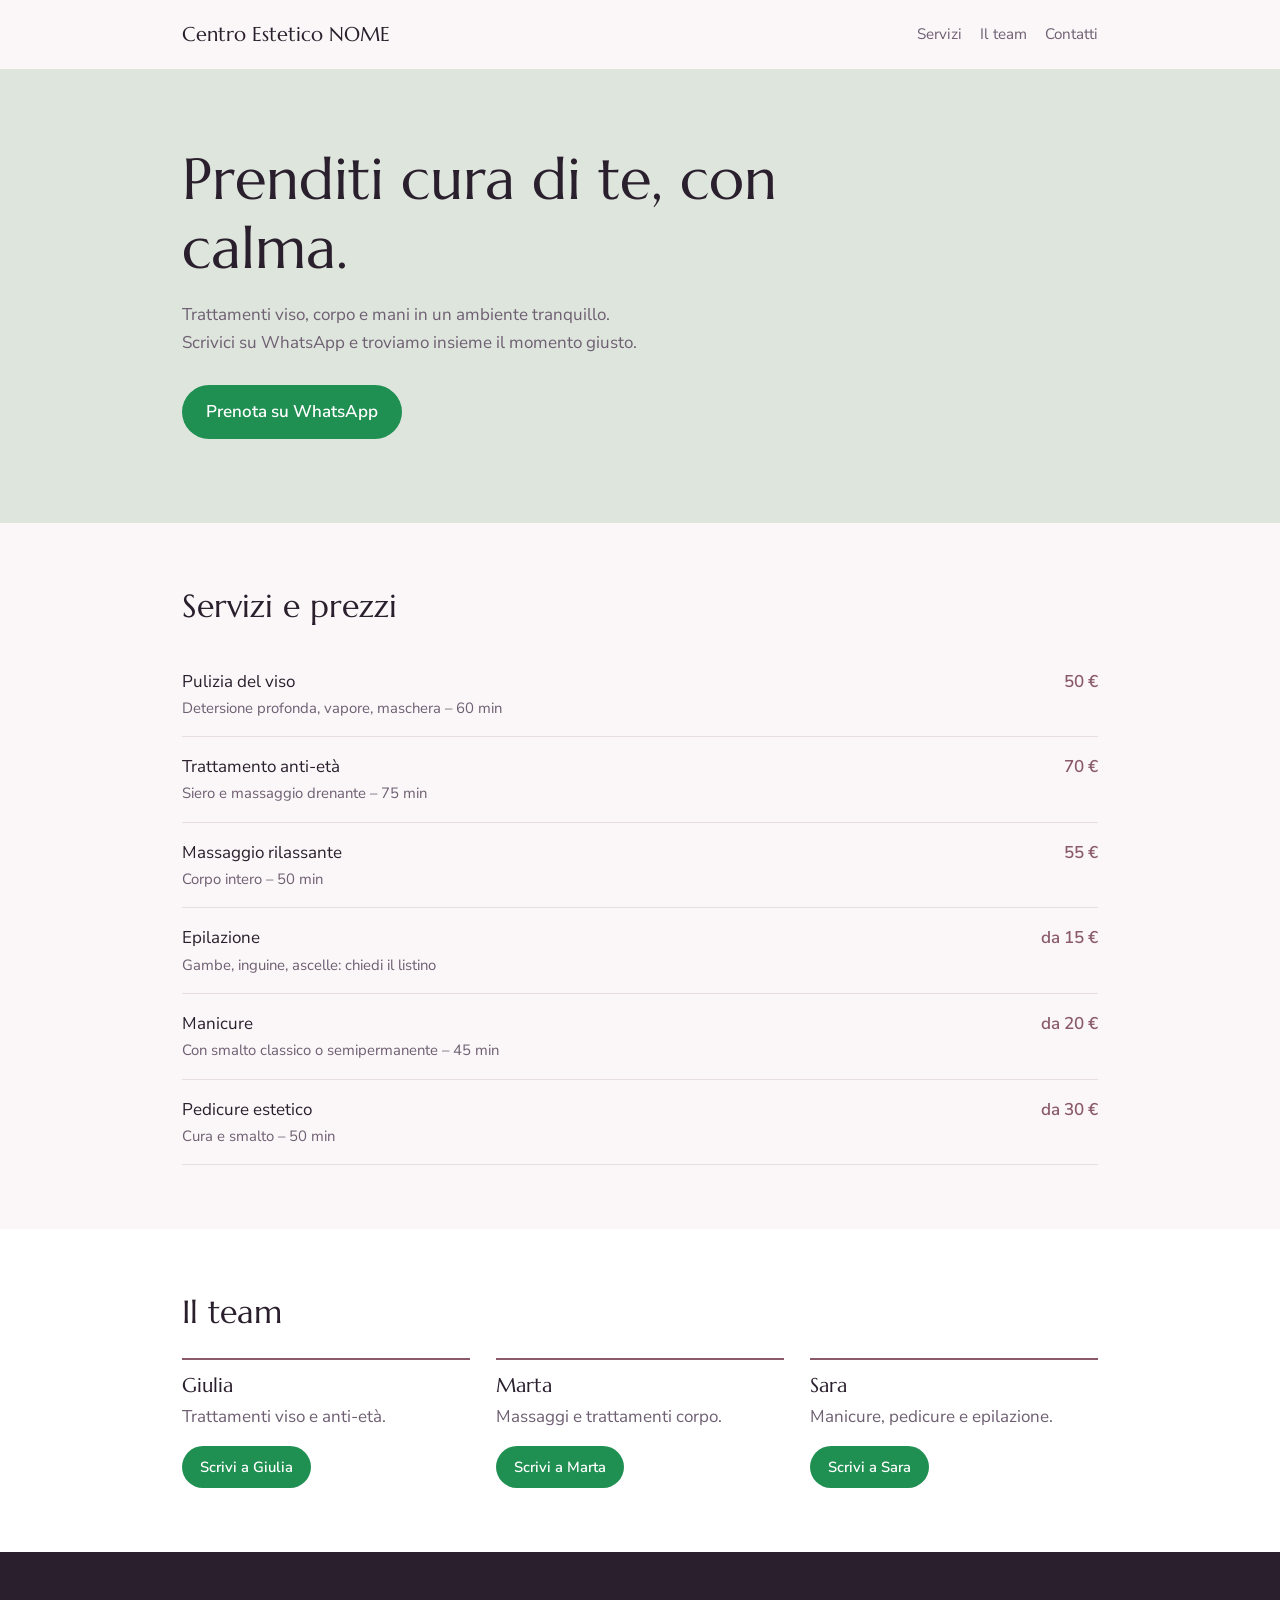
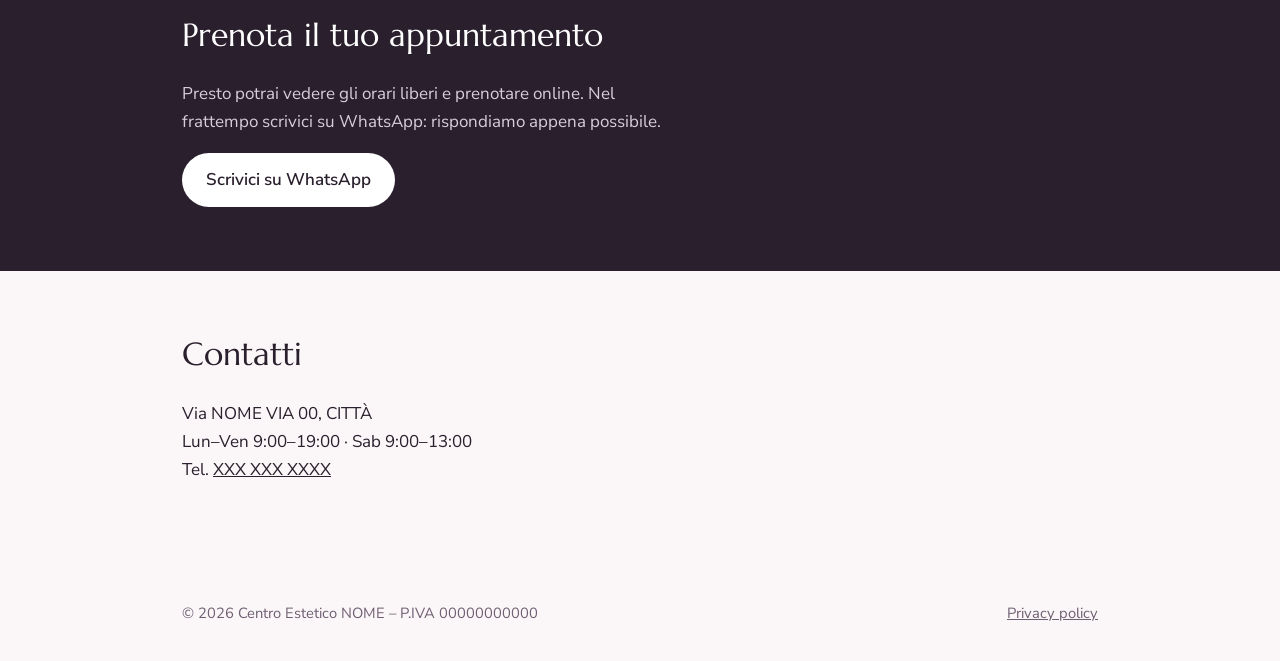
==== index.html @ 5444df99 "Add files via upload" ====
<!DOCTYPE html>
<html lang="it">
<head>
<meta charset="UTF-8">
<meta name="viewport" content="width=device-width, initial-scale=1">
<title>Centro Estetico NOME – Trattamenti viso, corpo e mani</title>
<meta name="description" content="Centro estetico a CITTÀ: trattamenti viso, corpo, epilazione, manicure. Prenota via WhatsApp.">
<link rel="preconnect" href="https://fonts.googleapis.com">
<link rel="preconnect" href="https://fonts.gstatic.com" crossorigin>
<link href="https://fonts.googleapis.com/css2?family=Marcellus&family=Nunito+Sans:wght@400;600&display=swap" rel="stylesheet">
<style>
:root{--bg:#fbf7f8;--ink:#2a1f2d;--muted:#6e5f72;--accent:#8a5a6b;--sage:#dde5dc;--line:#e8dde1;--wa:#1f8f52}
*{box-sizing:border-box}
html{scroll-behavior:smooth}
body{margin:0;background:var(--bg);color:var(--ink);font:17px/1.65 "Nunito Sans",system-ui,sans-serif}
h1,h2,h3{font-family:Marcellus,Georgia,serif;font-weight:400;line-height:1.2;margin:0}
a{color:inherit}
.wrap{max-width:960px;margin:0 auto;padding:0 22px}
header{display:flex;justify-content:space-between;align-items:center;padding:18px 22px;max-width:960px;margin:0 auto;gap:12px;flex-wrap:wrap}
header strong{font-family:Marcellus,serif;font-size:1.25rem;font-weight:400}
nav a{margin-left:18px;text-decoration:none;color:var(--muted);font-size:.95rem}
nav a:hover{color:var(--accent)}
.hero{background:var(--sage);padding:76px 0 84px}
.hero h1{font-size:clamp(2.1rem,6vw,3.6rem);max-width:15ch}
.hero p{max-width:46ch;color:var(--muted);margin:18px 0 28px}
.btn{display:inline-block;padding:13px 24px;border-radius:999px;background:var(--ink);color:#fff;text-decoration:none;font-weight:600}
.btn:hover{background:var(--accent)}
.btn.wa{background:var(--wa)}
.btn.small{padding:9px 18px;font-size:.92rem}
section{padding:64px 0}
h2{font-size:2rem;margin-bottom:26px}
.services{list-style:none;padding:0;margin:0}
.services li{display:flex;justify-content:space-between;gap:16px;padding:16px 0;border-bottom:1px solid var(--line)}
.services span{color:var(--muted);display:block;font-size:.93rem}
.services b{white-space:nowrap;color:var(--accent);font-weight:600}
.team{display:grid;grid-template-columns:repeat(auto-fit,minmax(240px,1fr));gap:26px}
.team article{border-top:2px solid var(--accent);padding-top:14px}
.team p{color:var(--muted);margin:6px 0 14px}
.book{background:var(--ink);color:#fff}
.book p{max-width:50ch;color:#d9ccdc}
.book .btn{background:#fff;color:var(--ink)}
.book .btn:hover{background:var(--sage)}
footer{padding:36px 0;color:var(--muted);font-size:.92rem}
footer .wrap{display:flex;flex-wrap:wrap;justify-content:space-between;gap:18px}
a:focus-visible,.btn:focus-visible{outline:3px solid var(--accent);outline-offset:3px}
@media (max-width:560px){nav a{margin:0 14px 0 0}.hero{padding:52px 0 60px}}
</style>
</head>
<body>

<header>
  <strong>Centro Estetico NOME</strong>
  <nav><a href="#servizi">Servizi</a><a href="#team">Il team</a><a href="#contatti">Contatti</a></nav>
</header>

<main>
<div class="hero"><div class="wrap">
  <h1>Prenditi cura di te, con calma.</h1>
  <p>Trattamenti viso, corpo e mani in un ambiente tranquillo. Scrivici su WhatsApp e troviamo insieme il momento giusto.</p>
  <a class="btn wa" href="https://wa.me/39XXXXXXXXXX?text=Ciao%2C%20vorrei%20prenotare%20un%20trattamento">Prenota su WhatsApp</a>
</div></div>

<section id="servizi"><div class="wrap">
  <h2>Servizi e prezzi</h2>
  <ul class="services">
    <li><div>Pulizia del viso<span>Detersione profonda, vapore, maschera – 60 min</span></div><b>50 €</b></li>
    <li><div>Trattamento anti-età<span>Siero e massaggio drenante – 75 min</span></div><b>70 €</b></li>
    <li><div>Massaggio rilassante<span>Corpo intero – 50 min</span></div><b>55 €</b></li>
    <li><div>Epilazione<span>Gambe, inguine, ascelle: chiedi il listino</span></div><b>da 15 €</b></li>
    <li><div>Manicure<span>Con smalto classico o semipermanente – 45 min</span></div><b>da 20 €</b></li>
    <li><div>Pedicure estetico<span>Cura e smalto – 50 min</span></div><b>da 30 €</b></li>
  </ul>
</div></section>

<section id="team" style="background:#fff"><div class="wrap">
  <h2>Il team</h2>
  <div class="team">
    <article><h3>Giulia</h3><p>Trattamenti viso e anti-età.</p>
      <a class="btn small wa" href="https://wa.me/39XXXXXXXXXX?text=Ciao%20Giulia%2C%20vorrei%20informazioni">Scrivi a Giulia</a></article>
    <article><h3>Marta</h3><p>Massaggi e trattamenti corpo.</p>
      <a class="btn small wa" href="https://wa.me/39XXXXXXXXXX?text=Ciao%20Marta%2C%20vorrei%20informazioni">Scrivi a Marta</a></article>
    <article><h3>Sara</h3><p>Manicure, pedicure e epilazione.</p>
      <a class="btn small wa" href="https://wa.me/39XXXXXXXXXX?text=Ciao%20Sara%2C%20vorrei%20informazioni">Scrivi a Sara</a></article>
  </div>
</div></section>

<section class="book" id="prenota"><div class="wrap">
  <h2>Prenota il tuo appuntamento</h2>
  <p>Presto potrai vedere gli orari liberi e prenotare online. Nel frattempo scrivici su WhatsApp: rispondiamo appena possibile.</p>
  <a class="btn" href="https://wa.me/39XXXXXXXXXX?text=Ciao%2C%20vorrei%20prenotare">Scrivici su WhatsApp</a>
</div></section>

<section id="contatti"><div class="wrap">
  <h2>Contatti</h2>
  <p>Via NOME VIA 00, CITTÀ<br>Lun–Ven 9:00–19:00 · Sab 9:00–13:00<br>Tel. <a href="tel:+39XXXXXXXXXX">XXX XXX XXXX</a></p>
</div></section>
</main>

<footer><div class="wrap">
  <span>© 2026 Centro Estetico NOME – P.IVA 00000000000</span>
  <a href="#">Privacy policy</a>
</div></footer>

</body>
</html>
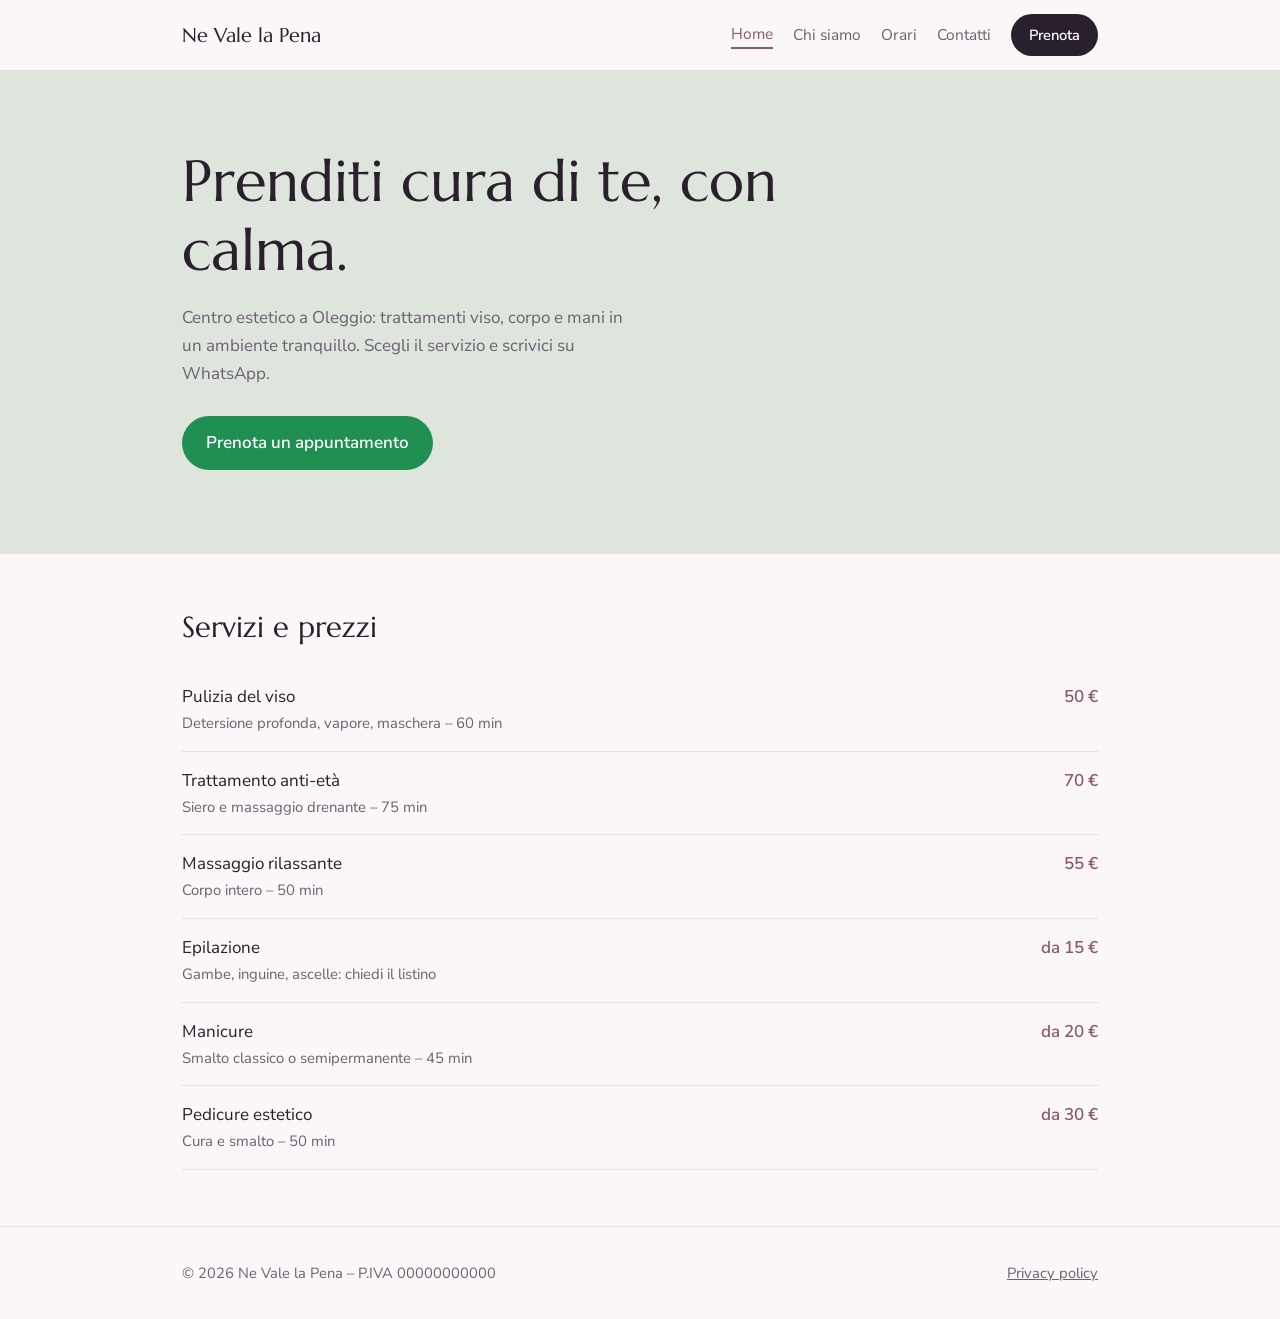
==== commit ac46483f: "Add files via upload" ====
--- a/index.html
+++ b/index.html
@@ -3,103 +3,44 @@
 <head>
 <meta charset="UTF-8">
 <meta name="viewport" content="width=device-width, initial-scale=1">
-<title>Centro Estetico NOME – Trattamenti viso, corpo e mani</title>
-<meta name="description" content="Centro estetico a CITTÀ: trattamenti viso, corpo, epilazione, manicure. Prenota via WhatsApp.">
+<title>Home – Ne Vale la Pena</title>
 <link rel="preconnect" href="https://fonts.googleapis.com">
 <link rel="preconnect" href="https://fonts.gstatic.com" crossorigin>
 <link href="https://fonts.googleapis.com/css2?family=Marcellus&family=Nunito+Sans:wght@400;600&display=swap" rel="stylesheet">
-<style>
-:root{--bg:#fbf7f8;--ink:#2a1f2d;--muted:#6e5f72;--accent:#8a5a6b;--sage:#dde5dc;--line:#e8dde1;--wa:#1f8f52}
-*{box-sizing:border-box}
-html{scroll-behavior:smooth}
-body{margin:0;background:var(--bg);color:var(--ink);font:17px/1.65 "Nunito Sans",system-ui,sans-serif}
-h1,h2,h3{font-family:Marcellus,Georgia,serif;font-weight:400;line-height:1.2;margin:0}
-a{color:inherit}
-.wrap{max-width:960px;margin:0 auto;padding:0 22px}
-header{display:flex;justify-content:space-between;align-items:center;padding:18px 22px;max-width:960px;margin:0 auto;gap:12px;flex-wrap:wrap}
-header strong{font-family:Marcellus,serif;font-size:1.25rem;font-weight:400}
-nav a{margin-left:18px;text-decoration:none;color:var(--muted);font-size:.95rem}
-nav a:hover{color:var(--accent)}
-.hero{background:var(--sage);padding:76px 0 84px}
-.hero h1{font-size:clamp(2.1rem,6vw,3.6rem);max-width:15ch}
-.hero p{max-width:46ch;color:var(--muted);margin:18px 0 28px}
-.btn{display:inline-block;padding:13px 24px;border-radius:999px;background:var(--ink);color:#fff;text-decoration:none;font-weight:600}
-.btn:hover{background:var(--accent)}
-.btn.wa{background:var(--wa)}
-.btn.small{padding:9px 18px;font-size:.92rem}
-section{padding:64px 0}
-h2{font-size:2rem;margin-bottom:26px}
-.services{list-style:none;padding:0;margin:0}
-.services li{display:flex;justify-content:space-between;gap:16px;padding:16px 0;border-bottom:1px solid var(--line)}
-.services span{color:var(--muted);display:block;font-size:.93rem}
-.services b{white-space:nowrap;color:var(--accent);font-weight:600}
-.team{display:grid;grid-template-columns:repeat(auto-fit,minmax(240px,1fr));gap:26px}
-.team article{border-top:2px solid var(--accent);padding-top:14px}
-.team p{color:var(--muted);margin:6px 0 14px}
-.book{background:var(--ink);color:#fff}
-.book p{max-width:50ch;color:#d9ccdc}
-.book .btn{background:#fff;color:var(--ink)}
-.book .btn:hover{background:var(--sage)}
-footer{padding:36px 0;color:var(--muted);font-size:.92rem}
-footer .wrap{display:flex;flex-wrap:wrap;justify-content:space-between;gap:18px}
-a:focus-visible,.btn:focus-visible{outline:3px solid var(--accent);outline-offset:3px}
-@media (max-width:560px){nav a{margin:0 14px 0 0}.hero{padding:52px 0 60px}}
-</style>
+<link rel="stylesheet" href="style.css">
 </head>
 <body>
-
-<header>
-  <strong>Centro Estetico NOME</strong>
-  <nav><a href="#servizi">Servizi</a><a href="#team">Il team</a><a href="#contatti">Contatti</a></nav>
-</header>
-
+<header class="top"><div class="wrap">
+<a class="logo" href="index.html">Ne Vale la Pena</a>
+<nav>
+<a href="index.html" aria-current="page">Home</a>
+<a href="chi-siamo.html" >Chi siamo</a>
+<a href="orari.html" >Orari</a>
+<a href="contatti.html" >Contatti</a>
+<a class="btn" href="prenota.html">Prenota</a>
+</nav>
+</div></header>
 <main>
 <div class="hero"><div class="wrap">
-  <h1>Prenditi cura di te, con calma.</h1>
-  <p>Trattamenti viso, corpo e mani in un ambiente tranquillo. Scrivici su WhatsApp e troviamo insieme il momento giusto.</p>
-  <a class="btn wa" href="https://wa.me/39XXXXXXXXXX?text=Ciao%2C%20vorrei%20prenotare%20un%20trattamento">Prenota su WhatsApp</a>
+<h1>Prenditi cura di te, con calma.</h1>
+<p>Centro estetico a Oleggio: trattamenti viso, corpo e mani in un ambiente tranquillo. Scegli il servizio e scrivici su WhatsApp.</p>
+<a class="btn wa" href="prenota.html">Prenota un appuntamento</a>
 </div></div>
-
-<section id="servizi"><div class="wrap">
-  <h2>Servizi e prezzi</h2>
-  <ul class="services">
-    <li><div>Pulizia del viso<span>Detersione profonda, vapore, maschera – 60 min</span></div><b>50 €</b></li>
-    <li><div>Trattamento anti-età<span>Siero e massaggio drenante – 75 min</span></div><b>70 €</b></li>
-    <li><div>Massaggio rilassante<span>Corpo intero – 50 min</span></div><b>55 €</b></li>
-    <li><div>Epilazione<span>Gambe, inguine, ascelle: chiedi il listino</span></div><b>da 15 €</b></li>
-    <li><div>Manicure<span>Con smalto classico o semipermanente – 45 min</span></div><b>da 20 €</b></li>
-    <li><div>Pedicure estetico<span>Cura e smalto – 50 min</span></div><b>da 30 €</b></li>
-  </ul>
-</div></section>
-
-<section id="team" style="background:#fff"><div class="wrap">
-  <h2>Il team</h2>
-  <div class="team">
-    <article><h3>Giulia</h3><p>Trattamenti viso e anti-età.</p>
-      <a class="btn small wa" href="https://wa.me/39XXXXXXXXXX?text=Ciao%20Giulia%2C%20vorrei%20informazioni">Scrivi a Giulia</a></article>
-    <article><h3>Marta</h3><p>Massaggi e trattamenti corpo.</p>
-      <a class="btn small wa" href="https://wa.me/39XXXXXXXXXX?text=Ciao%20Marta%2C%20vorrei%20informazioni">Scrivi a Marta</a></article>
-    <article><h3>Sara</h3><p>Manicure, pedicure e epilazione.</p>
-      <a class="btn small wa" href="https://wa.me/39XXXXXXXXXX?text=Ciao%20Sara%2C%20vorrei%20informazioni">Scrivi a Sara</a></article>
-  </div>
-</div></section>
-
-<section class="book" id="prenota"><div class="wrap">
-  <h2>Prenota il tuo appuntamento</h2>
-  <p>Presto potrai vedere gli orari liberi e prenotare online. Nel frattempo scrivici su WhatsApp: rispondiamo appena possibile.</p>
-  <a class="btn" href="https://wa.me/39XXXXXXXXXX?text=Ciao%2C%20vorrei%20prenotare">Scrivici su WhatsApp</a>
-</div></section>
-
-<section id="contatti"><div class="wrap">
-  <h2>Contatti</h2>
-  <p>Via NOME VIA 00, CITTÀ<br>Lun–Ven 9:00–19:00 · Sab 9:00–13:00<br>Tel. <a href="tel:+39XXXXXXXXXX">XXX XXX XXXX</a></p>
+<section><div class="wrap">
+<h2>Servizi e prezzi</h2>
+<ul class="list">
+<li><div>Pulizia del viso<span>Detersione profonda, vapore, maschera – 60 min</span></div><b>50 €</b></li>
+<li><div>Trattamento anti-età<span>Siero e massaggio drenante – 75 min</span></div><b>70 €</b></li>
+<li><div>Massaggio rilassante<span>Corpo intero – 50 min</span></div><b>55 €</b></li>
+<li><div>Epilazione<span>Gambe, inguine, ascelle: chiedi il listino</span></div><b>da 15 €</b></li>
+<li><div>Manicure<span>Smalto classico o semipermanente – 45 min</span></div><b>da 20 €</b></li>
+<li><div>Pedicure estetico<span>Cura e smalto – 50 min</span></div><b>da 30 €</b></li>
+</ul>
 </div></section>
 </main>
-
 <footer><div class="wrap">
-  <span>© 2026 Centro Estetico NOME – P.IVA 00000000000</span>
-  <a href="#">Privacy policy</a>
+<span>© 2026 Ne Vale la Pena – P.IVA 00000000000</span>
+<a href="#">Privacy policy</a>
 </div></footer>
-
 </body>
 </html>
--- a/style.css
+++ b/style.css
@@ -0,0 +1,42 @@
+:root{--bg:#fbf7f8;--ink:#2a1f2d;--muted:#6e5f72;--accent:#8a5a6b;--sage:#dde5dc;--line:#e8dde1;--wa:#1f8f52}
+*{box-sizing:border-box}
+html{scroll-behavior:smooth}
+body{margin:0;background:var(--bg);color:var(--ink);font:17px/1.65 "Nunito Sans",system-ui,sans-serif}
+h1,h2,h3{font-family:Marcellus,Georgia,serif;font-weight:400;line-height:1.2;margin:0}
+a{color:inherit}
+.wrap{max-width:960px;margin:0 auto;padding:0 22px}
+.top{background:var(--bg);border-bottom:1px solid var(--line)}
+.top .wrap{display:flex;justify-content:space-between;align-items:center;padding:14px 22px;gap:12px;flex-wrap:wrap}
+.logo{font-family:Marcellus,serif;font-size:1.25rem;text-decoration:none}
+nav{display:flex;align-items:center;gap:20px;flex-wrap:wrap}
+nav a{text-decoration:none;color:var(--muted);font-size:.97rem}
+nav a:hover,nav a[aria-current]{color:var(--accent)}
+nav a[aria-current]{border-bottom:2px solid var(--accent)}
+.btn{display:inline-block;padding:13px 24px;border-radius:999px;background:var(--ink);color:#fff!important;text-decoration:none;font-weight:600;border:0}
+.btn:hover{background:var(--accent)}
+.btn.wa{background:var(--wa)}
+.btn.small{padding:9px 18px;font-size:.92rem}
+nav .btn{padding:9px 18px;font-size:.92rem}
+.hero{background:var(--sage);padding:76px 0 84px}
+.hero h1{font-size:clamp(2.1rem,6vw,3.6rem);max-width:15ch}
+.hero p{max-width:46ch;color:var(--muted);margin:18px 0 28px}
+.page-title{background:var(--sage);padding:48px 0}
+.page-title h1{font-size:clamp(1.9rem,5vw,2.8rem)}
+.page-title p{color:var(--muted);margin:10px 0 0;max-width:52ch}
+section{padding:56px 0}
+h2{font-size:1.8rem;margin-bottom:24px}
+p{max-width:62ch}
+.list{list-style:none;padding:0;margin:0}
+.list li{display:flex;justify-content:space-between;gap:16px;padding:15px 0;border-bottom:1px solid var(--line)}
+.list span{color:var(--muted);display:block;font-size:.93rem}
+.list b{white-space:nowrap;color:var(--accent);font-weight:600}
+.grid{display:grid;grid-template-columns:repeat(auto-fit,minmax(250px,1fr));gap:26px}
+.grid article{border-top:2px solid var(--accent);padding-top:14px}
+.grid p{color:var(--muted);margin:6px 0 14px}
+.dark{background:var(--ink);color:#fff}
+.dark p{color:#d9ccdc}
+.dark .btn{background:#fff;color:var(--ink)!important}
+footer{padding:34px 0;color:var(--muted);font-size:.92rem;border-top:1px solid var(--line)}
+footer .wrap{display:flex;flex-wrap:wrap;justify-content:space-between;gap:16px}
+a:focus-visible{outline:3px solid var(--accent);outline-offset:3px}
+@media (max-width:600px){.hero{padding:52px 0 60px}nav{gap:14px}}
